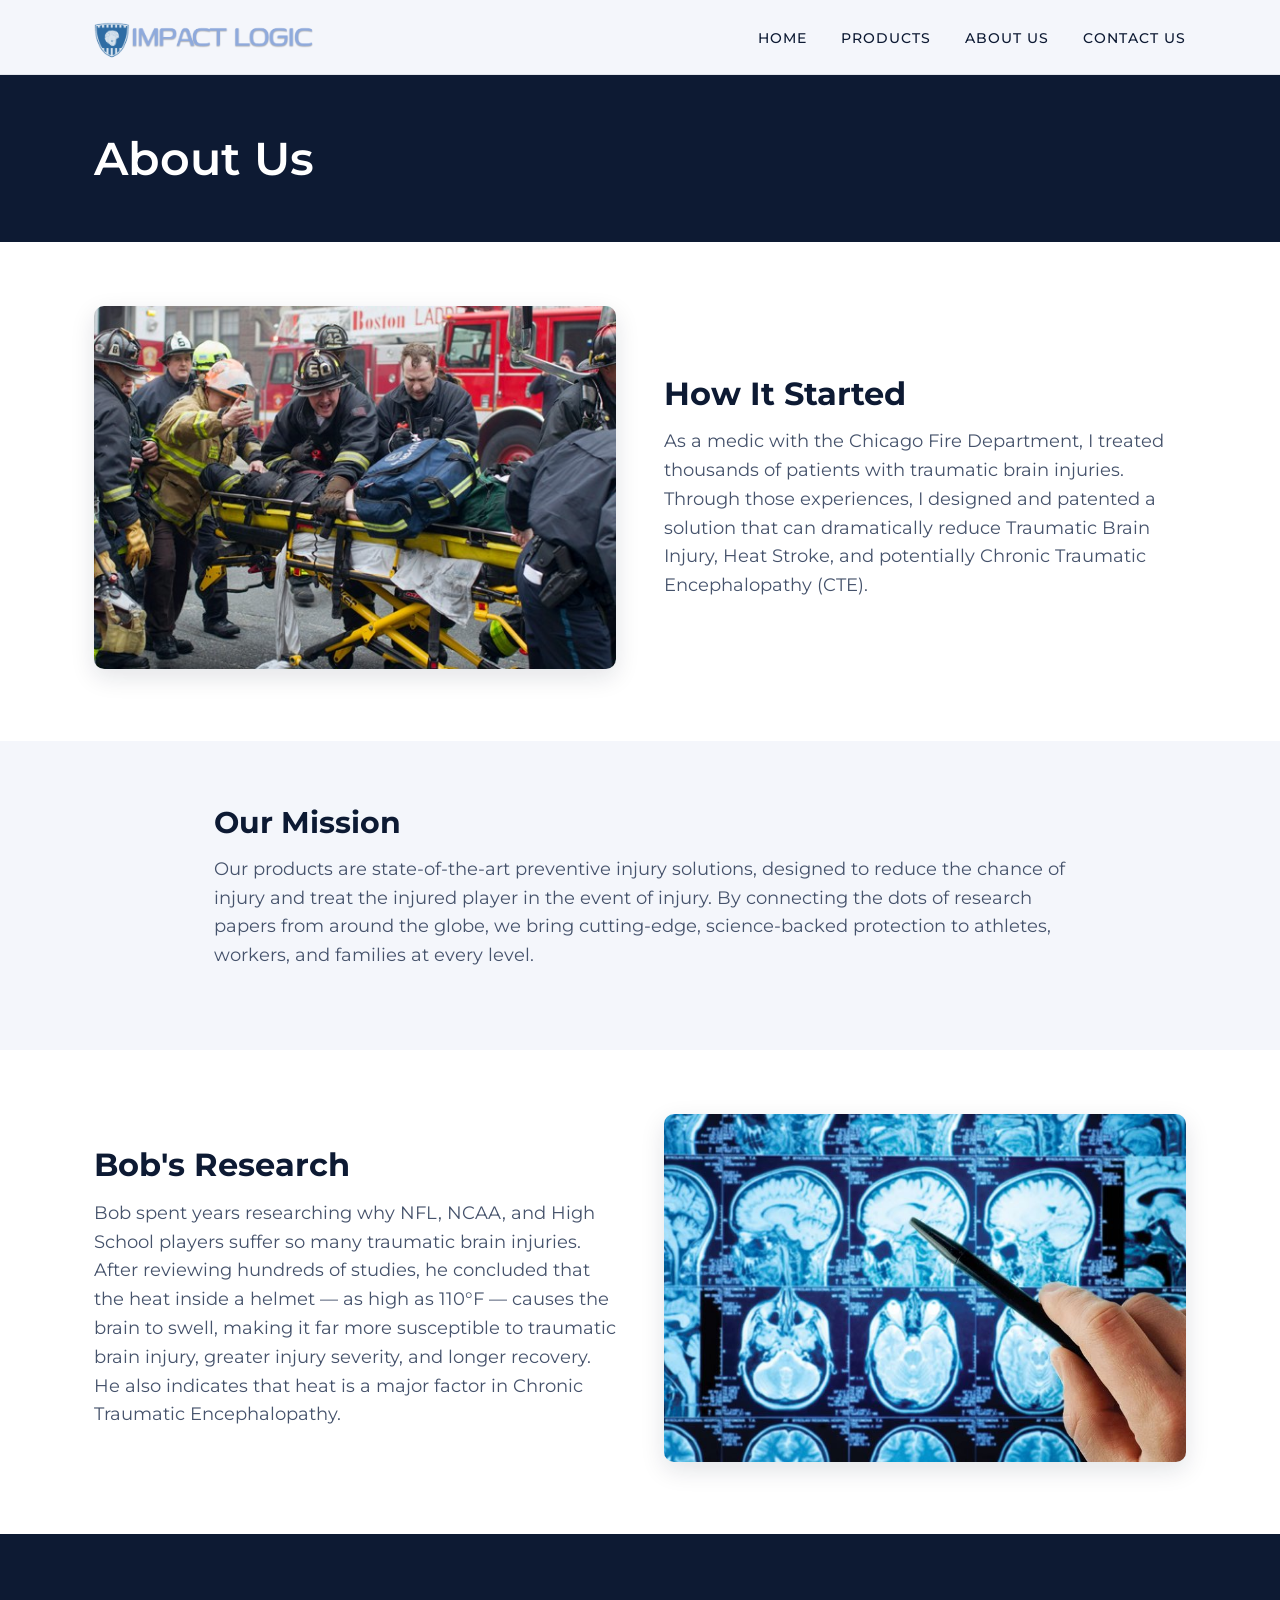
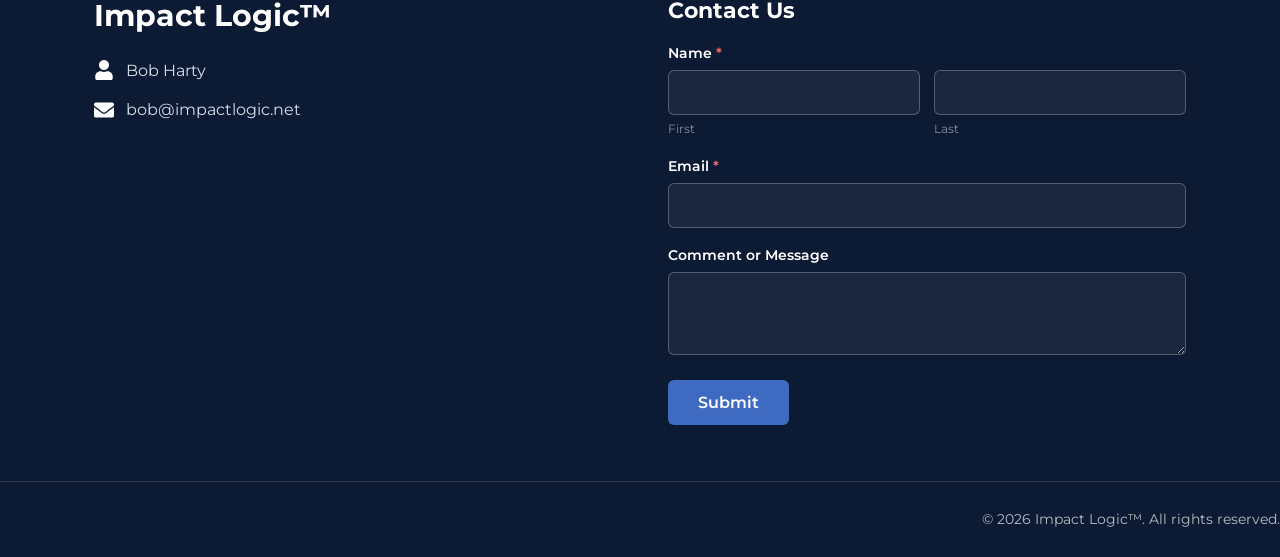
==== about.html @ c2b57afe "Add files via upload" ====
<!doctype html>
<html lang="en-US">
<head>
<meta charset="UTF-8">
<meta name="viewport" content="width=device-width, initial-scale=1">
<title>About Us — Impact Logic™</title>
<link rel="icon" href="images/logo.png">
<link rel="preconnect" href="https://fonts.googleapis.com">
<link rel="preconnect" href="https://fonts.gstatic.com" crossorigin>
<link href="https://fonts.googleapis.com/css2?family=Montserrat:wght@400;500;600;700&display=swap" rel="stylesheet">
<link rel="stylesheet" href="style.css">
</head>
<body>
<header class="site-header">
  <div class="header-inner">
    <a href="index.html" class="logo"><img src="images/logo.png" alt="Impact Logic"></a>
    <button class="menu-toggle" aria-label="Menu" onclick="document.getElementById('nav').classList.toggle('open')">
      <svg width="28" height="28" viewBox="0 0 24 24" fill="none" stroke="#0d1a33" stroke-width="2"><line x1="3" y1="6" x2="21" y2="6"/><line x1="3" y1="12" x2="21" y2="12"/><line x1="3" y1="18" x2="21" y2="18"/></svg>
    </button>
    <nav class="main" id="nav">
      <ul>
        <li><a href="index.html">Home</a></li>
        <li class="has-drop"><a href="products.html">Products</a>
          <ul class="drop">
            <li><a href="the-vortex.html">The Vortex</a></li>
            <li><a href="nekprotek.html">NekProTek</a></li>
            <li><a href="cryo-chair.html">Cryo Chair</a></li>
          </ul>
        </li>
        <li><a href="about.html">About Us</a></li>
        <li><a href="contact.html">Contact Us</a></li>
      </ul>
    </nav>
  </div>
</header>

<div class="page-head"><div class="wrap"><h1>About Us</h1></div></div>
<section><div class="wrap">
  <div class="prod">
    <img src="images/medics.png" alt="Medics">
    <div>
      <h2>How It Started</h2>
      <p>As a medic with the Chicago Fire Department, I treated thousands of patients with traumatic brain injuries. Through those experiences, I designed and patented a solution that can dramatically reduce Traumatic Brain Injury, Heat Stroke, and potentially Chronic Traumatic Encephalopathy (CTE).</p>
    </div>
  </div>
</div></section>
<section class="alt"><div class="wrap block">
  <h2>Our Mission</h2>
  <p>Our products are state-of-the-art preventive injury solutions, designed to reduce the chance of injury and treat the injured player in the event of injury. By connecting the dots of research papers from around the globe, we bring cutting-edge, science-backed protection to athletes, workers, and families at every level.</p>
</div></section>
<section><div class="wrap">
  <div class="prod rev">
    <img src="images/mri.png" alt="MRI Brain Scan">
    <div>
      <h2>Bob's Research</h2>
      <p>Bob spent years researching why NFL, NCAA, and High School players suffer so many traumatic brain injuries. After reviewing hundreds of studies, he concluded that the heat inside a helmet &mdash; as high as 110&deg;F &mdash; causes the brain to swell, making it far more susceptible to traumatic brain injury, greater injury severity, and longer recovery. He also indicates that heat is a major factor in Chronic Traumatic Encephalopathy.</p>
    </div>
  </div>
</div></section>

<footer class="site-footer" id="footer">
  <div class="footer-grid">
    <div class="footer-brand">
      <h2>Impact Logic&trade;</h2>
      <ul class="contact-list">
        <li><svg viewBox="0 0 448 512"><path d="M224 256c70.7 0 128-57.3 128-128S294.7 0 224 0 96 57.3 96 128s57.3 128 128 128zm89.6 32h-16.7c-22.2 10.2-46.9 16-72.9 16s-50.6-5.8-72.9-16h-16.7C60.2 288 0 348.2 0 422.4V464c0 26.5 21.5 48 48 48h352c26.5 0 48-21.5 48-48v-41.6c0-74.2-60.2-134.4-134.4-134.4z"/></svg> Bob Harty</li>
        <li><svg viewBox="0 0 512 512"><path d="M502.3 190.8c3.9-3.1 9.7-.2 9.7 4.7V400c0 26.5-21.5 48-48 48H48c-26.5 0-48-21.5-48-48V195.6c0-5 5.7-7.8 9.7-4.7 22.4 17.4 52.1 39.5 154.1 113.6 21.1 15.4 56.7 47.8 92.2 47.6 35.7.3 72-32.8 92.3-47.6 102-74.1 131.6-96.3 154-113.7zM256 320c23.2.4 56.6-29.2 73.4-41.4 132.7-96.3 142.8-104.7 173.4-128.7 5.8-4.5 9.2-11.5 9.2-18.9v-19c0-26.5-21.5-48-48-48H48C21.5 64 0 85.5 0 112v19c0 7.4 3.4 14.3 9.2 18.9 30.6 23.9 40.7 32.4 173.4 128.7 16.8 12.2 50.2 41.8 73.4 41.4z"/></svg> <a href="mailto:bob@impactlogic.net">bob@impactlogic.net</a></li>
      </ul>
    </div>
    <div class="form-box">
      <h3>Contact Us</h3>
      <!-- To make this email Bob: sign up free at https://formspree.io, create a form,
           and replace YOUR_FORM_ID below with the endpoint it gives you. -->
      <form action="https://formspree.io/f/YOUR_FORM_ID" method="POST">
        <div class="field"><label>Name <span class="req">*</span></label>
          <div class="form-row">
            <div><input type="text" name="First Name" required><div class="sub">First</div></div>
            <div><input type="text" name="Last Name" required><div class="sub">Last</div></div>
          </div>
        </div>
        <div class="field"><label>Email <span class="req">*</span></label><input type="email" name="email" required></div>
        <div class="field"><label>Comment or Message</label><textarea name="message" rows="3"></textarea></div>
        <button type="submit" class="form-submit">Submit</button>
      </form>
    </div>
  </div>
  <div class="copyright">&copy; 2026 Impact Logic&trade;. All rights reserved.</div>
</footer>
</body>
</html>
---- style.css ----
:root {
  --navy: #0d1a33;
  --header-bg: #f4f6fb;
  --text-light: #d7dde8;
  --white: #fff;
  --btn: #3f6ac2;
  --pale: #f4f6fb;
  --ink: #0d1a33;
  --muted: #45526b;
}
* {
  box-sizing: border-box;
  margin: 0;
  padding: 0;
}
body {
  font-family: "Montserrat", sans-serif;
  color: var(--ink);
  font-size: 18px;
  line-height: 1.6;
  background: var(--white);
}
img {
  max-width: 100%;
  display: block;
}
.wrap {
  max-width: 1140px;
  margin: 0 auto;
  padding: 0 24px;
}
a {
  color: var(--btn);
}
h1,
h2,
h3 {
  line-height: 1.2;
}

/* Header */
header.site-header {
  background: var(--header-bg);
  padding: 14px 0;
  position: sticky;
  top: 0;
  z-index: 100;
  border-bottom: 1px solid rgba(13, 26, 51, 0.08);
}
.header-inner {
  max-width: 1140px;
  margin: 0 auto;
  padding: 0 24px;
  display: flex;
  align-items: center;
  justify-content: space-between;
}
.logo img {
  max-height: 46px;
  width: auto;
}
nav.main > ul {
  list-style: none;
  display: flex;
  gap: 34px;
  align-items: center;
}
nav.main a {
  color: var(--navy);
  text-decoration: none;
  text-transform: uppercase;
  font-size: 14px;
  font-weight: 500;
  letter-spacing: 1px;
}
nav.main a:hover {
  opacity: 0.7;
}
.has-drop {
  position: relative;
}
.drop {
  display: none;
  position: absolute;
  top: calc(100% + 3px);
  left: 0;
  background: var(--white);
  min-width: 180px;
  border-radius: 8px;
  box-shadow: 0 12px 30px rgba(13, 26, 51, 0.14);
  overflow: hidden;
  padding: 6px 0;
}
.has-drop:hover .drop {
  display: block;
}
.drop a {
  display: block;
  padding: 12px 22px;
  font-size: 13px;
  white-space: nowrap;
}
.drop a:hover {
  background: var(--pale);
  opacity: 1;
}
.menu-toggle {
  display: none;
  background: none;
  border: 0;
  cursor: pointer;
}

/* Page hero band */
.page-head {
  background: var(--navy);
  color: var(--white);
  padding: 56px 0;
}
.page-head h1 {
  font-size: 46px;
  font-weight: 600;
}
.page-head p {
  color: var(--text-light);
  max-width: 1140px;
  margin-top: 12px;
}

/* Buttons */
.btn {
  display: inline-block;
  background: var(--white);
  color: var(--navy);
  text-decoration: none;
  font-weight: 600;
  padding: 14px 30px;
  border-radius: 6px;
  margin-top: 14px;
  font-size: 16px;
  transition: transform 0.15s ease;
}
.btn:hover {
  transform: translateY(-2px);
}
.btn-navy {
  background: var(--navy);
  color: #fff;
}

/* Sections */
section {
  padding: 64px 0;
}
section.alt {
  background: var(--pale);
}
.lead {
  font-size: 19px;
  color: var(--muted);
  max-width: 820px;
}

/* Product row (image + text) */
.prod {
  display: grid;
  grid-template-columns: 1fr 1fr;
  gap: 48px;
  align-items: center;
  margin-bottom: 8px;
}
.prod.rev {
  direction: rtl;
}
.prod.rev > * {
  direction: ltr;
}
.prod img {
  border-radius: 10px;
  width: 100%;
  object-fit: cover;
  box-shadow: 0 8px 24px rgba(13, 26, 51, 0.12);
}
.prod h2 {
  font-size: 32px;
  margin-bottom: 14px;
}
.prod h3 {
  font-size: 20px;
  margin: 18px 0 8px;
  color: var(--navy);
}
.prod p {
  color: var(--muted);
}

/* Two-up cards (nekprotek versions) */
.cards2 {
  display: flex;
  flex-direction: horizontal;
  gap: 32px;
}
.card {
  background: #fff;
  border: 1px solid rgba(13, 26, 51, 0.1);
  border-radius: 12px;
  overflow: hidden;
  box-shadow: 0 8px 24px rgba(3, 10, 22, 0.06);
}
.card img {
  width: 100%;
  height: 60%;
  object-fit: cover;
}
.card .body {
  padding: 26px 28px;
}
.card h2 {
  font-size: 24px;
  margin-bottom: 6px;
}
.card h3 {
  font-size: 16px;
  text-transform: uppercase;
  letter-spacing: 1px;
  color: var(--btn);
  margin: 16px 0 8px;
}
.card p {
  color: var(--muted);
  font-size: 16px;
}

/* generic content block */
.block {
  max-width: 900px;
}
.block h2 {
  font-size: 30px;
  margin-bottom: 14px;
}
.block p {
  color: var(--muted);
  margin-bottom: 16px;
}
.stat-list {
  list-style: none;
  margin: 16px 0;
}
.stat-list li {
  padding: 10px 0 10px 30px;
  position: relative;
  color: var(--ink);
  border-bottom: 1px solid rgba(13, 26, 51, 0.08);
}
.stat-list li:before {
  content: "▸";
  position: absolute;
  left: 6px;
  color: var(--btn);
}

/* studies */
.study {
  background: #fff;
  border-left: 4px solid var(--btn);
  border-radius: 8px;
  padding: 22px 26px;
  margin-bottom: 20px;
  box-shadow: 0 4px 14px rgba(13, 26, 51, 0.05);
}
.study h3 {
  font-size: 18px;
  margin-bottom: 8px;
  color: var(--navy);
}
.study p {
  color: var(--muted);
  font-size: 16px;
}

/* pillars (home) */
.pillars {
  display: grid;
  grid-template-columns: repeat(3, 1fr);
  gap: 32px;
  text-align: center;
}
.pillar {
  background: var(--white);
  border-radius: 10px;
  padding: 32px 28px;
  box-shadow: 0 6px 18px rgba(13, 26, 51, 0.06);
}
.pillar .ic {
  width: 44px;
  height: 44px;
  color: var(--btn);
  margin-bottom: 16px;
}
.pillar h3 {
  font-size: 22px;
  margin-bottom: 10px;
  color: var(--navy);
}
.pillar p {
  font-size: 16px;
  color: var(--muted);
}

/* Footer */
footer.site-footer {
  background: var(--navy);
  color: var(--white);
  padding: 64px 0 0;
}
.footer-grid {
  max-width: 1140px;
  margin: 0 auto;
  padding: 0 24px;
  display: grid;
  grid-template-columns: 1fr 1fr;
  gap: 56px;
  align-items: start;
}
.footer-brand h2 {
  font-size: 30px;
  margin-bottom: 24px;
}
.contact-list {
  list-style: none;
}
.contact-list li {
  display: flex;
  align-items: center;
  gap: 12px;
  margin-bottom: 14px;
  color: var(--text-light);
  font-size: 16px;
}
.contact-list svg {
  width: 20px;
  height: 20px;
  flex: 0 0 20px;
  fill: var(--white);
}
.contact-list a {
  color: var(--text-light);
  text-decoration: none;
}
.contact-list a:hover {
  color: var(--white);
}
.form-box h3 {
  font-size: 22px;
  margin-bottom: 18px;
}
.form-row {
  display: grid;
  grid-template-columns: 1fr 1fr;
  gap: 14px;
}
.field {
  margin-bottom: 16px;
}
.field label {
  display: block;
  font-size: 14px;
  font-weight: 600;
  margin-bottom: 6px;
}
.field .req {
  color: #ff6b6b;
}
.field input,
.field textarea {
  width: 100%;
  padding: 12px 14px;
  border: 1px solid rgba(255, 255, 255, 0.25);
  border-radius: 6px;
  background: rgba(255, 255, 255, 0.06);
  color: var(--white);
  font-size: 16px;
  font-family: inherit;
}
.sub {
  font-size: 12px;
  color: rgba(255, 255, 255, 0.5);
  margin-top: 4px;
}
.form-submit {
  background: var(--btn);
  color: #fff;
  border: 0;
  padding: 13px 30px;
  border-radius: 6px;
  font-size: 16px;
  font-weight: 600;
  cursor: pointer;
  font-family: inherit;
}
.form-submit:hover {
  background: #4d79d1;
}
.copyright {
  border-top: 1px solid rgba(255, 255, 255, 0.12);
  margin-top: 56px;
  padding: 26px 0;
  text-align: right;
  font-size: 14px;
  color: rgba(255, 255, 255, 0.7);
}

@media (max-width: 900px) {
  .hero-grid,
  .prod,
  .cards2,
  .pillars,
  .footer-grid {
    grid-template-columns: 1fr !important;
    gap: 32px;
  }
  .prod.rev {
    direction: ltr;
  }
  .page-head h1 {
    font-size: 34px;
  }
  nav.main ul {
    display: none;
  }
  .menu-toggle {
    display: block;
  }
  nav.main.open ul {
    display: flex;
    flex-direction: column;
    position: absolute;
    top: 70px;
    right: 24px;
    background: #fff;
    padding: 16px 20px;
    border-radius: 8px;
    box-shadow: 0 12px 30px rgba(13, 26, 51, 0.14);
    gap: 16px;
    z-index: 200;
  }
  nav.main.open .drop {
    position: static;
    display: block;
    box-shadow: none;
    padding-left: 12px;
    min-width: 0;
  }
}
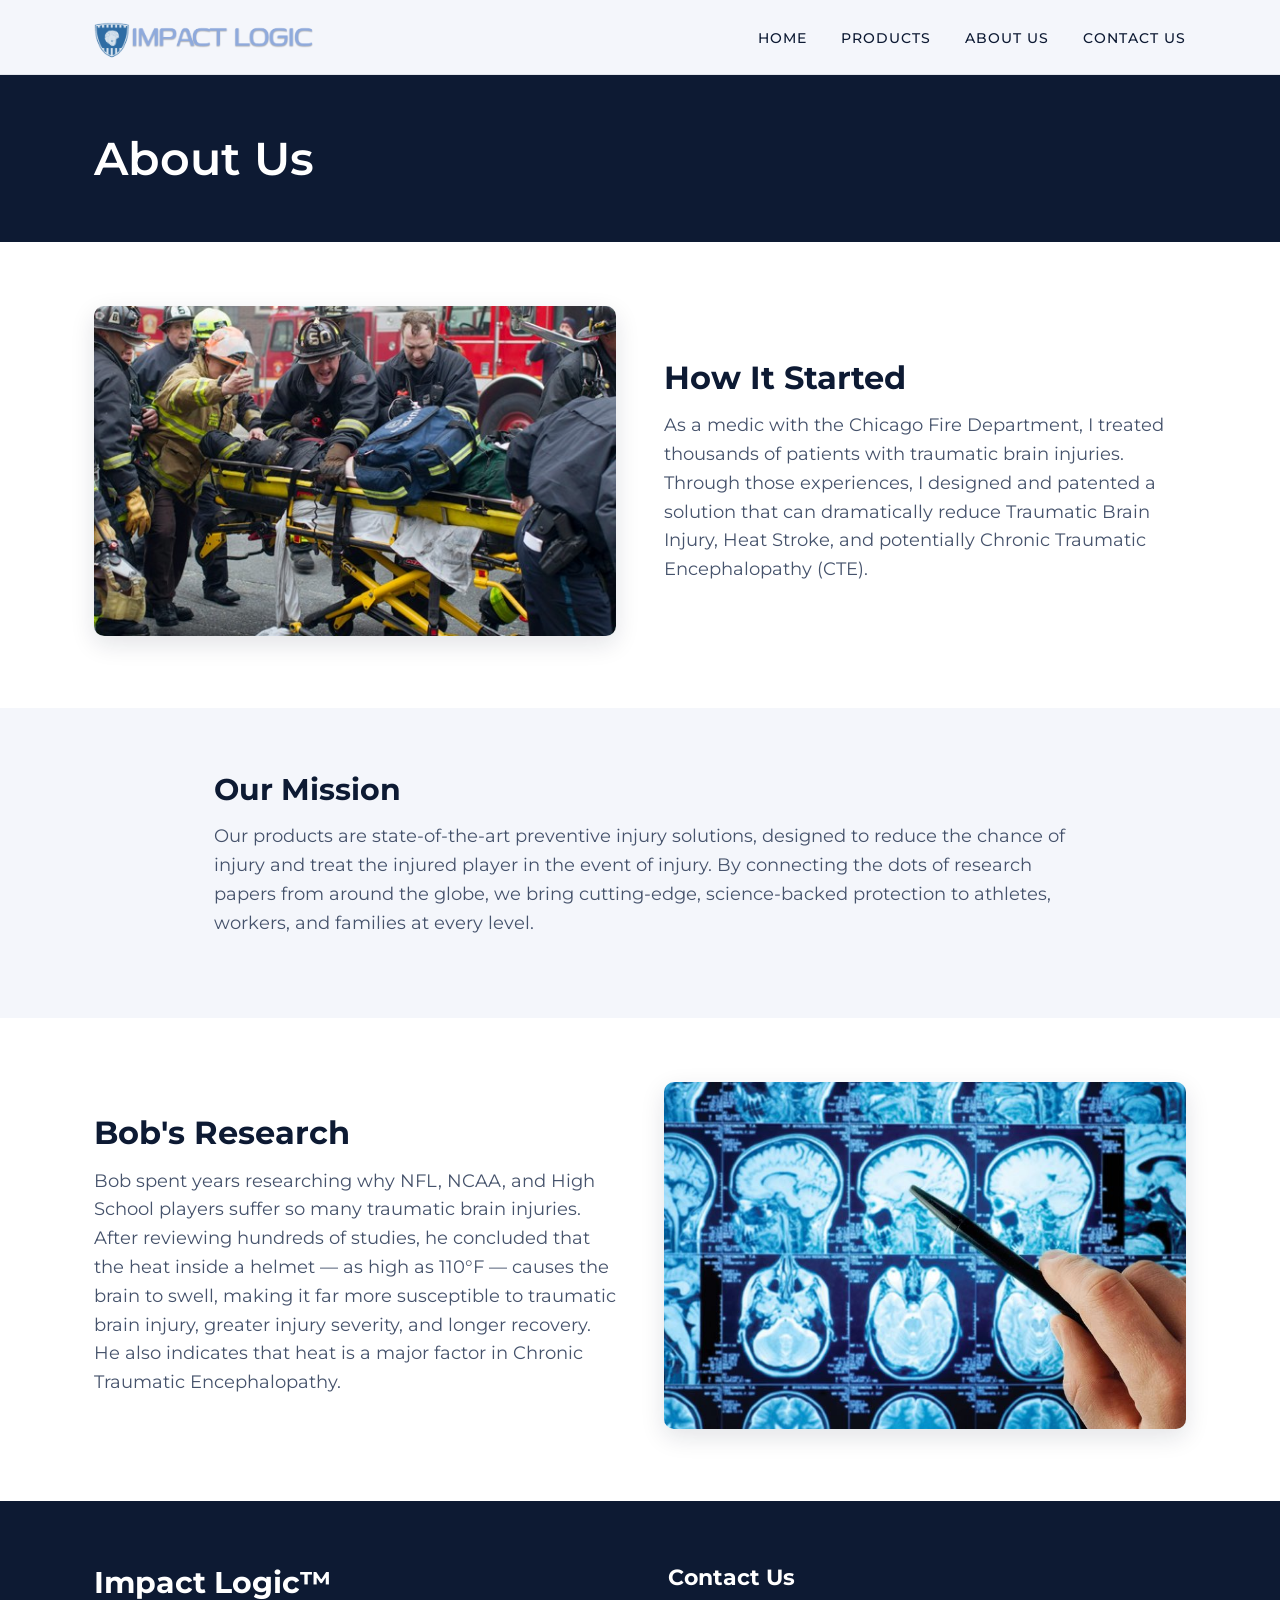
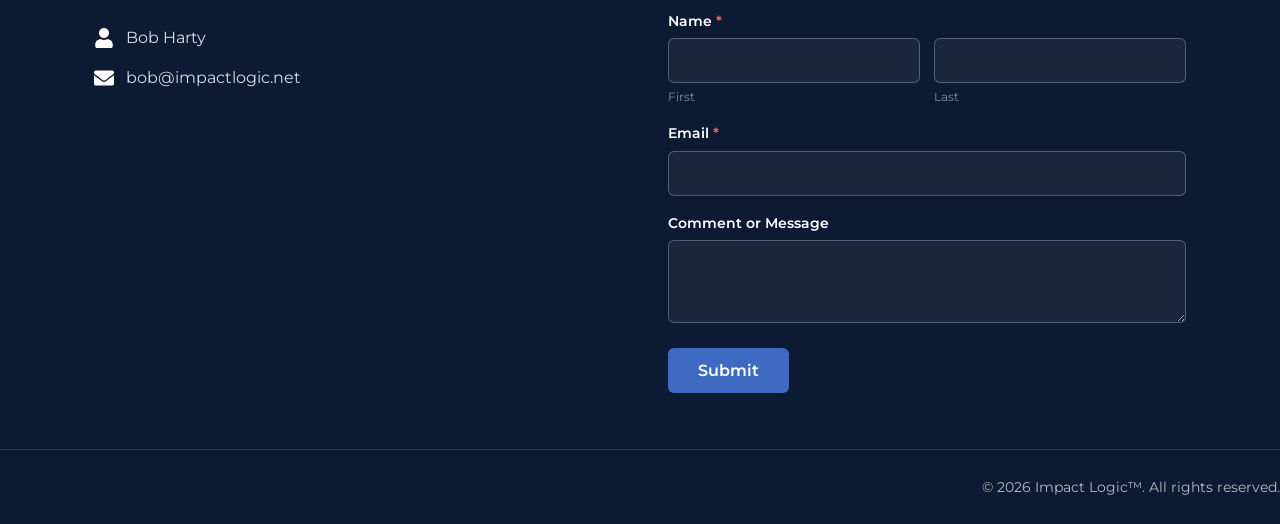
==== commit 0b508fa5: "Update form action URL in about.html" ====
--- a/about.html
+++ b/about.html
@@ -71,7 +71,7 @@
       <h3>Contact Us</h3>
       <!-- To make this email Bob: sign up free at https://formspree.io, create a form,
            and replace YOUR_FORM_ID below with the endpoint it gives you. -->
-      <form action="https://formspree.io/f/YOUR_FORM_ID" method="POST">
+      <form action="https://formspree.io/f/xzerdgpr" method="POST">
         <div class="field"><label>Name <span class="req">*</span></label>
           <div class="form-row">
             <div><input type="text" name="First Name" required><div class="sub">First</div></div>
